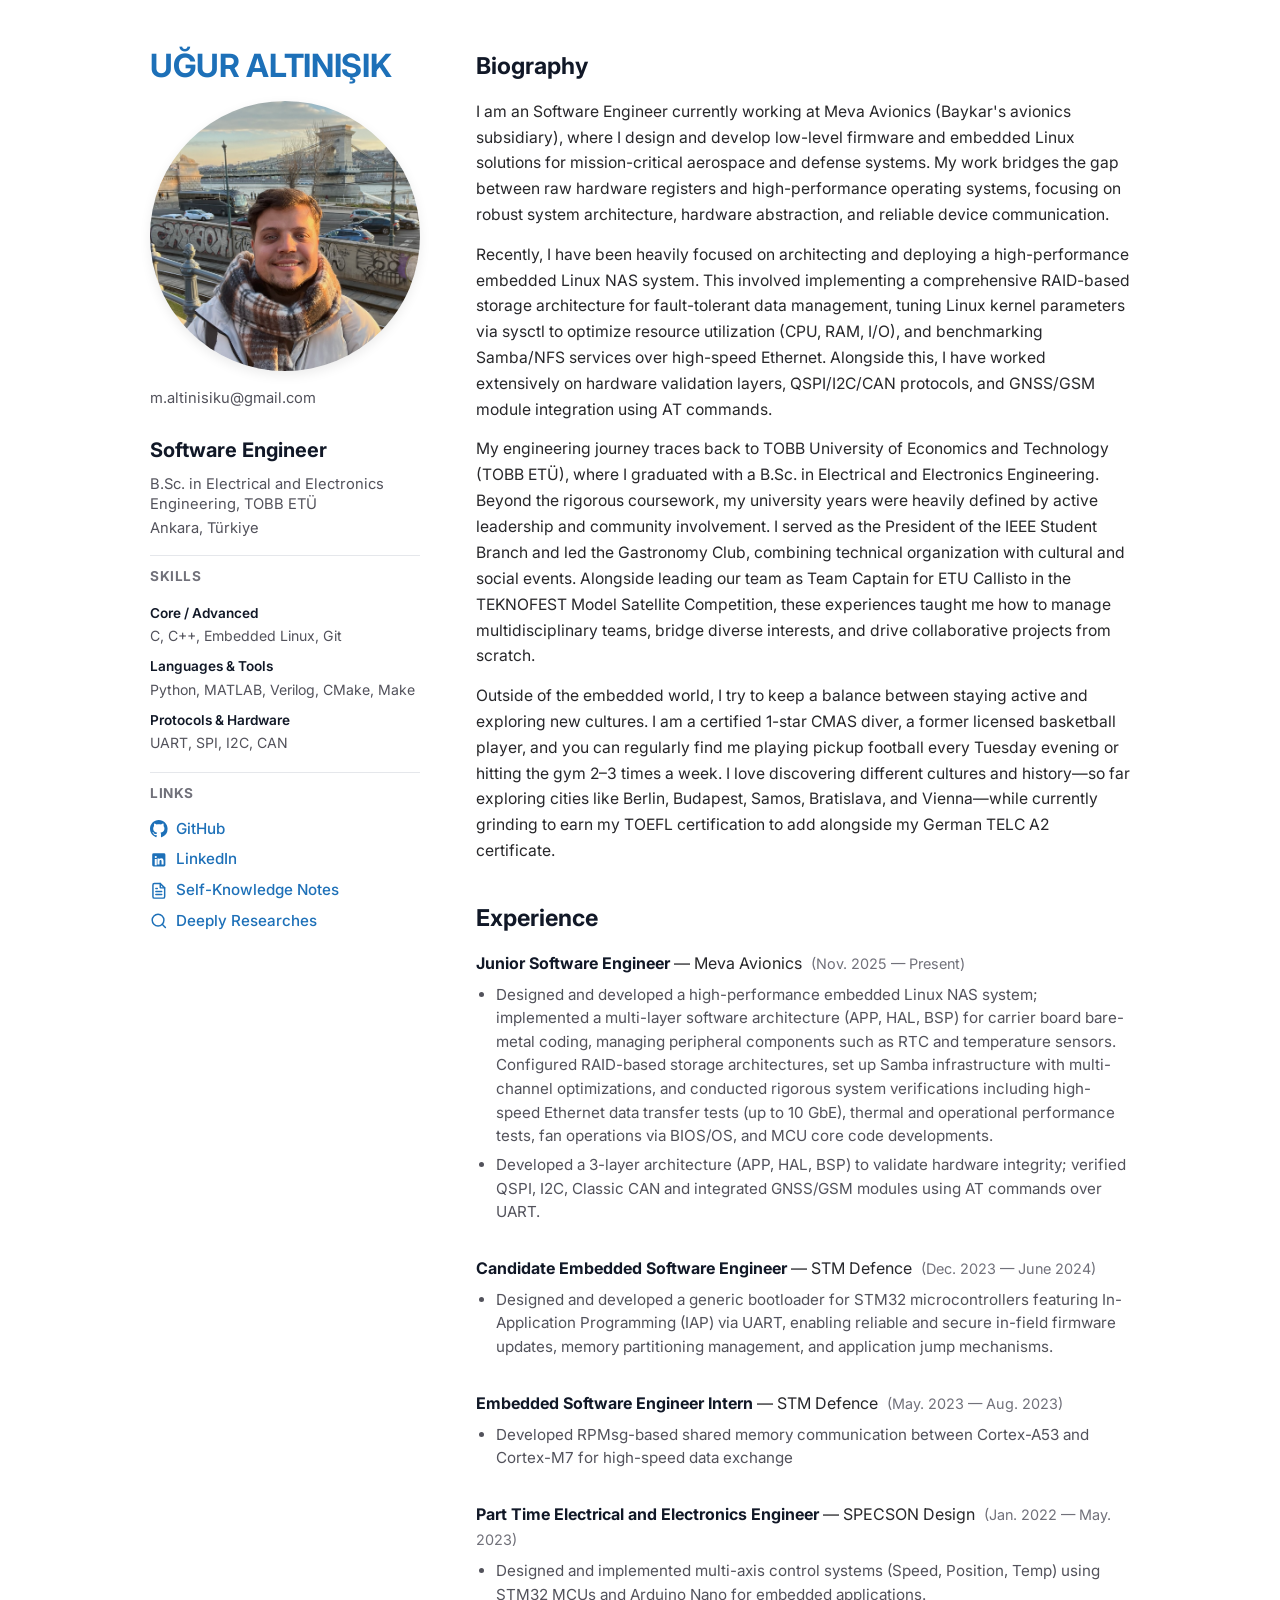
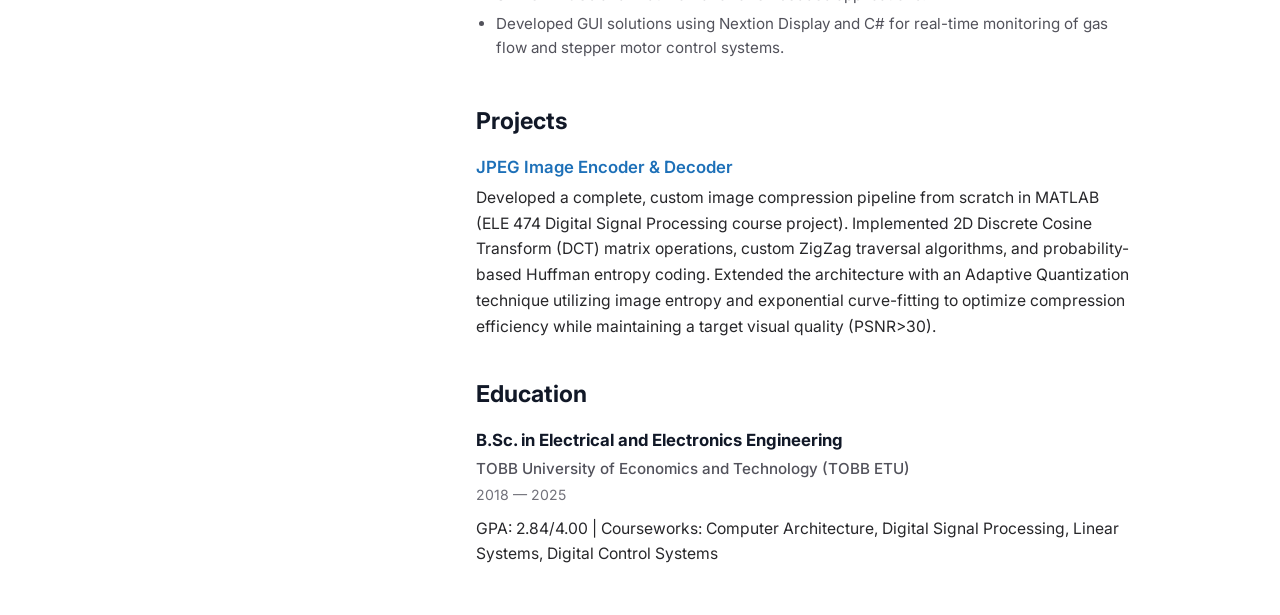
==== index.html @ 7cbda686 "Add files via upload" ====
<!DOCTYPE html>
<html lang="tr">

<head>
    <meta charset="UTF-8">
    <meta name="viewport" content="width=device-width, initial-scale=1.0">
    <title>Software Engineer | Portfolio & CV</title>
    <meta name="description" content="Kişisel portfolyo ve CV web sitesi - Software Engineer">

    <!-- Google Fonts: Inter -->
    <link rel="preconnect" href="https://fonts.googleapis.com">
    <link rel="preconnect" href="https://fonts.gstatic.com" crossorigin>
    <link href="https://fonts.googleapis.com/css2?family=Inter:wght@400;500;600;700;800&display=swap" rel="stylesheet">

    <!-- Stylesheet -->
    <link rel="stylesheet" href="style.css">
</head>

<body>
    <div class="site-wrapper">
        <div class="container">
            <!-- SOL SÜTUN / STICKY SIDEBAR -->
            <aside class="sidebar">
                <!-- Ad ve Unvan -->
                <h1 class="author-name">UĞUR ALTINIŞIK </h1>

                <!-- Yuvarlak Profil Fotoğrafı -->
                <div class="profile-avatar-container">
                    <img src="./profile.jpg" alt="Profil Fotoğrafı" class="profile-avatar-circle">
                </div>

                <!-- E-posta -->
                <div class="author-email">
                    <a href="mailto:m.altinisiku@gmail.com">m.altinisiku@gmail.com</a>
                </div>

                <!-- Unvan ve Kurum Bilgisi -->
                <div class="author-role-section">
                    <h2 class="author-role">Software Engineer</h2>
                    <p class="author-location">B.Sc. in Electrical and Electronics Engineering, TOBB ETÜ </p>
                    <p class="author-location">Ankara, Türkiye</p>
                </div>

                <!-- Skills Bölümü -->
                <div class="skills-section">
                    <h3 class="sidebar-section-title">SKILLS</h3>

                    <div class="skill-group">
                        <div class="skill-cat-title">Core / Advanced</div>
                        <div class="skill-text">C, C++, Embedded Linux, Git</div>
                    </div>

                    <div class="skill-group">
                        <div class="skill-cat-title">Languages & Tools</div>
                        <div class="skill-text">Python, MATLAB, Verilog, CMake, Make</div>
                    </div>

                    <div class="skill-group">
                        <div class="skill-cat-title">Protocols & Hardware</div>
                        <div class="skill-text">UART, SPI, I2C, CAN</div>
                    </div>
                </div>

                <!-- Bağlantılar Bölümü -->
                <div class="special-links-section">
                    <h3 class="sidebar-section-title">LINKS</h3>
                    <div class="link-item">
                        <svg class="link-icon github-icon" viewBox="0 0 24 24" fill="currentColor">
                            <path
                                d="M12 0C5.37 0 0 5.37 0 12c0 5.31 3.435 9.795 8.205 11.385.6.105.825-.255.825-.57 0-.285-.015-1.23-.015-2.235-3.015.555-3.795-.735-4.035-1.41-.135-.345-.72-1.41-1.23-1.695-.42-.225-1.02-.78-.015-.795.945-.015 1.62.87 1.845 1.23 1.08 1.815 2.805 1.305 3.495.99.105-.78.42-1.305.765-1.605-2.67-.3-5.46-1.335-5.46-5.925 0-1.305.465-2.385 1.23-3.225-.12-.3-.54-1.53.12-3.18 0 0 1.005-.315 3.3 1.23.96-.27 1.98-.405 3-.405s2.04.135 3 .405c2.295-1.56 3.3-1.23 3.3-1.23.66 1.65.24 2.88.12 3.18.765.84 1.23 1.905 1.23 3.225 0 4.605-2.805 5.625-5.475 5.925.435.375.81 1.095.81 2.22 0 1.605-.015 2.895-.015 3.3 0 .315.225.69.825.57A12.02 12.02 0 0024 12c0-6.63-5.37-12-12-12z" />
                        </svg>
                        <a href="https://github.com/altnskuur" target="_blank" rel="noopener noreferrer">GitHub</a>
                    </div>
                    <div class="link-item">
                        <svg class="link-icon linkedin-icon" viewBox="0 0 24 24" fill="currentColor">
                            <path
                                d="M19 3a2 2 0 0 1 2 2v14a2 2 0 0 1-2 2H5a2 2 0 0 1-2-2V5a2 2 0 0 1 2-2h14m-.5 15.5v-5.3a3.26 3.26 0 0 0-3.26-3.26c-.85 0-1.84.52-2.28 1.3v-1.11h-2.79v8.37h2.79v-4.93c0-.77.62-1.4 1.39-1.4a1.4 1.4 0 0 1 1.4 1.4v4.93h2.75M6.46 10.9v8.37H9.25V10.9H6.46M7.86 6.75a1.45 1.45 0 1 0 0 2.9 1.45 1.45 0 0 0 0-2.9z" />
                        </svg>
                        <a href="https://www.linkedin.com/in/altnskuur/" target="_blank"
                            rel="noopener noreferrer">LinkedIn</a>
                    </div>
                    <div class="link-item">
                        <svg class="link-icon notion-icon" viewBox="0 0 24 24" fill="none" stroke="currentColor"
                            stroke-width="2" stroke-linecap="round" stroke-linejoin="round">
                            <path d="M14 2H6a2 2 0 0 0-2 2v16a2 2 0 0 0 2 2h12a2 2 0 0 0 2-2V8z" />
                            <polyline points="14 2 14 8 20 8" />
                            <line x1="16" y1="13" x2="8" y2="13" />
                            <line x1="16" y1="17" x2="8" y2="17" />
                            <polyline points="10 9 9 9 8 9" />
                        </svg>
                        <a href="https://mousy-driver-c59.notion.site/Self-Knowledge-Notes-3cc945c9dc438003be07f4283761ba82"
                            target="_blank" rel="noopener noreferrer">Self-Knowledge Notes</a>
                    </div>
                    <div class="link-item">
                        <svg class="link-icon notion-icon" viewBox="0 0 24 24" fill="none" stroke="currentColor"
                            stroke-width="2" stroke-linecap="round" stroke-linejoin="round">
                            <circle cx="11" cy="11" r="8" />
                            <line x1="21" y1="21" x2="16.65" y2="16.65" />
                        </svg>
                        <a href="https://mousy-driver-c59.notion.site/Shared-Blogs-3cc945c9dc4380ff8670c4cf017bc69a?pvs=74"
                            target="_blank" rel="noopener noreferrer">Deeply Researches</a>
                    </div>
                </div>
            </aside>

            <!-- SAĞ SÜTUN / ANA İÇERİK AKIŞI -->
            <main class="main-content">

                <!-- Bio / Hakkımda -->
                <section class="content-section" id="bio">
                    <h2 class="section-heading">Biography</h2>
                    <p class="paragraph">
                        I am an Software Engineer currently working at Meva Avionics (Baykar's avionics subsidiary),
                        where I design and develop low-level firmware and embedded Linux solutions for mission-critical
                        aerospace and defense systems. My work bridges the gap between raw hardware registers and
                        high-performance operating systems, focusing on robust system architecture, hardware
                        abstraction, and reliable
                        device communication.
                    </p>
                    <p class="paragraph">
                        Recently, I have been heavily focused on architecting and deploying a high-performance embedded
                        Linux NAS system. This involved implementing a comprehensive RAID-based storage architecture for
                        fault-tolerant data management, tuning Linux kernel parameters via sysctl to optimize resource
                        utilization (CPU, RAM, I/O), and benchmarking Samba/NFS services over high-speed Ethernet.
                        Alongside this, I have worked extensively on hardware validation layers, QSPI/I2C/CAN protocols,
                        and GNSS/GSM module integration using AT commands.
                    </p>
                    <p class="paragraph">
                        My engineering journey traces back to TOBB University of Economics and Technology (TOBB ETÜ),
                        where I graduated with a B.Sc. in Electrical and Electronics Engineering. Beyond the rigorous
                        coursework, my university years were heavily defined by active leadership and community
                        involvement. I served as the President of the IEEE Student Branch and led the Gastronomy Club,
                        combining technical organization with cultural and social events. Alongside leading our team as
                        Team Captain for ETU Callisto in the TEKNOFEST Model Satellite Competition, these experiences
                        taught me how to manage multidisciplinary teams, bridge diverse interests, and drive
                        collaborative projects from scratch.
                    </p>
                    <p class="paragraph">
                        Outside of the embedded world, I try to keep a balance between staying active and exploring new
                        cultures. I am a certified 1-star CMAS diver, a former licensed basketball player, and you can
                        regularly find me playing pickup football every Tuesday evening or hitting the gym 2–3 times a
                        week. I love discovering different cultures and history—so far exploring cities like Berlin,
                        Budapest, Samos, Bratislava, and Vienna—while currently grinding to earn my TOEFL certification
                        to add alongside my German TELC A2 certificate.
                    </p>
                </section>

                <!-- Experience / Deneyim -->
                <section class="content-section" id="experience">
                    <h2 class="section-heading">Experience</h2>

                    <div class="experience-entry">
                        <div class="entry-header">
                            <strong class="role-name">Junior Software Engineer</strong> — Meva Avionics
                            <span class="entry-date">(Nov. 2025 — Present)</span>
                        </div>
                        <ul class="bullet-list">
                            <li>Designed and developed a high-performance embedded Linux NAS system;
                                implemented a multi-layer software architecture (APP, HAL, BSP) for carrier board
                                bare-metal coding, managing peripheral components such as RTC and temperature sensors.
                                Configured RAID-based storage architectures, set up Samba infrastructure with
                                multi-channel optimizations, and conducted rigorous system verifications including
                                high-speed Ethernet data transfer tests (up to 10 GbE), thermal and operational
                                performance tests, fan operations via BIOS/OS, and MCU core code developments.</li>
                            <li>Developed a 3-layer architecture (APP, HAL, BSP) to validate hardware integrity;
                                verified QSPI, I2C, Classic CAN and integrated GNSS/GSM modules using AT commands over
                                UART.</li>
                        </ul>
                    </div>

                    <div class="experience-entry">
                        <div class="entry-header">
                            <strong class="role-name">Candidate Embedded Software Engineer</strong> — STM Defence
                            <span class="entry-date">(Dec. 2023 — June 2024)</span>
                        </div>
                        <ul class="bullet-list">
                            <li>Designed and developed a generic bootloader for STM32 microcontrollers featuring
                                In-Application Programming (IAP) via UART, enabling reliable and secure in-field
                                firmware updates, memory partitioning management, and application jump mechanisms.</li>
                        </ul>
                    </div>

                    <div class="experience-entry">
                        <div class="entry-header">
                            <strong class="role-name">Embedded Software Engineer Intern</strong> — STM Defence
                            <span class="entry-date">(May. 2023 — Aug. 2023)</span>
                        </div>
                        <ul class="bullet-list">
                            <li>Developed RPMsg-based shared memory communication between Cortex-A53 and Cortex-M7 for
                                high-speed data exchange</li>
                        </ul>
                    </div>

                    <div class="experience-entry">
                        <div class="entry-header">
                            <strong class="role-name">Part Time Electrical and Electronics Engineer</strong> — SPECSON
                            Design
                            <span class="entry-date">(Jan. 2022 — May. 2023)</span>
                        </div>
                        <ul class="bullet-list">
                            <li>Designed and implemented multi-axis control systems (Speed, Position, Temp) using STM32
                                MCUs and Arduino Nano for embedded applications.</li>
                            <li>Developed GUI solutions using Nextion Display and C# for real-time monitoring of gas
                                flow and stepper motor control systems.</li>
                        </ul>
                    </div>
                </section>

                <!-- Projects / Projeler -->
                <section class="content-section" id="projects">
                    <h2 class="section-heading">Projects</h2>

                    <div class="project-item">
                        <h3 class="project-title">
                            <a href="https://github.com/altnskuur/JPEG" target="_blank" rel="noopener noreferrer">JPEG
                                Image Encoder & Decoder</a>
                        </h3>
                        <p class="paragraph">
                            Developed a complete, custom image compression pipeline from scratch in MATLAB (ELE 474
                            Digital Signal Processing course project). Implemented 2D Discrete Cosine Transform (DCT)
                            matrix operations, custom ZigZag traversal algorithms, and probability-based Huffman entropy
                            coding. Extended the architecture with an Adaptive Quantization technique utilizing image
                            entropy and exponential curve-fitting to optimize compression efficiency while maintaining a
                            target visual quality (PSNR>30).
                        </p>
                    </div>
                </section>

                <!-- Education / Eğitim -->
                <section class="content-section" id="education">
                    <h2 class="section-heading">Education</h2>
                    <div class="education-entry">
                        <strong class="edu-degree">B.Sc. in Electrical and Electronics Engineering</strong>
                        <div class="edu-institution">TOBB University of Economics and Technology (TOBB ETU)</div>
                        <div class="edu-date">2018 — 2025</div>
                        <p class="paragraph edu-notes">
                            GPA: 2.84/4.00 | Courseworks: Computer Architecture, Digital Signal Processing, Linear
                            Systems, Digital Control Systems
                        </p>
                    </div>
                </section>

            </main>
        </div>
    </div>
</body>

</html>
---- style.css ----
/* ==========================================================================
   Academic & Minimalist Personal Portfolio / CV Style
   Inspired by Academic CS Faculty Webpages
   ========================================================================== */

/* --------------------------------------------------------------------------
   1. Reset & Global Variables
   -------------------------------------------------------------------------- */
*, *::before, *::after {
    box-sizing: border-box;
    margin: 0;
    padding: 0;
}

:root {
    --bg-page: #ffffff;
    --text-main: #27272a;
    --text-muted: #52525b;
    --text-light: #71717a;
    
    --brand-blue: #1d70b8;
    --brand-blue-hover: #004488;
    
    --font-sans: 'Inter', -apple-system, BlinkMacSystemFont, "Segoe UI", Roboto, sans-serif;
    
    --max-width: 980px;
}

html {
    scroll-behavior: smooth;
}

body {
    background-color: var(--bg-page);
    color: var(--text-main);
    font-family: var(--font-sans);
    font-size: 1rem;
    line-height: 1.6;
    -webkit-font-smoothing: antialiased;
    -moz-osx-font-smoothing: grayscale;
    padding: 3rem 1.5rem;
}

/* --------------------------------------------------------------------------
   2. Layout Container
   -------------------------------------------------------------------------- */
.site-wrapper {
    width: 100%;
    display: flex;
    justify-content: center;
}

.container {
    width: 100%;
    max-width: var(--max-width);
    display: grid;
    grid-template-columns: 270px 1fr;
    gap: 3.5rem;
    align-items: start;
}

/* --------------------------------------------------------------------------
   3. Sol Sütun / Sticky Sidebar
   -------------------------------------------------------------------------- */
.sidebar {
    position: sticky;
    top: 2rem;
    display: flex;
    flex-direction: column;
    gap: 0.5rem;
}

/* Ad (Büyük Mavi Başlık) */
.author-name {
    font-size: 2rem;
    font-weight: 700;
    color: var(--brand-blue);
    line-height: 1.15;
    letter-spacing: -0.01em;
    margin-bottom: 0.5rem;
}

/* Yuvarlak Profil Fotoğrafı Container & Görseli */
.profile-avatar-container {
    width: 100%;
    max-width: 270px;
    margin-bottom: 0.5rem;
}

.profile-avatar-circle {
    width: 100%;
    aspect-ratio: 1 / 1;
    object-fit: cover;
    border-radius: 50%;
    display: block;
    box-shadow: 0 4px 12px rgba(0, 0, 0, 0.08);
}

/* E-posta */
.author-email {
    font-size: 0.92rem;
    color: var(--text-muted);
    margin-bottom: 1rem;
}

.author-email a {
    color: var(--text-muted);
    text-decoration: none;
}

.author-email a:hover {
    color: var(--brand-blue);
    text-decoration: underline;
}

/* Unvan ve Kurum Bilgisi */
.author-role-section {
    display: flex;
    flex-direction: column;
    gap: 0.2rem;
    margin-bottom: 0.5rem;
}

.author-role {
    font-size: 1.25rem;
    font-weight: 700;
    color: #111827;
    margin-bottom: 0.25rem;
}

.author-location {
    font-size: 0.92rem;
    color: var(--text-muted);
    line-height: 1.4;
}

/* İkonlu Linkler Grubu */
.sidebar-links-group {
    display: flex;
    flex-direction: column;
    gap: 0.4rem;
    margin-bottom: 1.25rem;
}

.link-item {
    display: flex;
    align-items: center;
    gap: 0.5rem;
    font-size: 0.95rem;
}

.link-item a {
    color: var(--brand-blue);
    text-decoration: none;
    font-weight: 500;
}

.link-item a:hover {
    color: var(--brand-blue-hover);
    text-decoration: underline;
}

.link-icon {
    width: 1.1rem;
    height: 1.1rem;
    flex-shrink: 0;
    color: var(--brand-blue);
}

/* Ortak Kenar Çubuğu Başlığı */
.sidebar-section-title {
    font-size: 0.85rem;
    font-weight: 700;
    text-transform: uppercase;
    letter-spacing: 0.04em;
    color: var(--text-light);
    margin-bottom: 0.35rem;
}

/* Skills Bölümü Stilleri (Düz Metin) */
.skills-section {
    display: flex;
    flex-direction: column;
    gap: 0.6rem;
    padding-top: 0.65rem;
    border-top: 1px solid #e5e7eb;
    margin-bottom: 0.65rem;
}

.skill-group {
    display: flex;
    flex-direction: column;
    gap: 0.1rem;
}

.skill-cat-title {
    font-size: 0.85rem;
    font-weight: 600;
    color: #111827;
}

.skill-text {
    font-size: 0.88rem;
    color: var(--text-muted);
    line-height: 1.45;
}

/* Özel Bağlantılar Bölümü */
.special-links-section {
    display: flex;
    flex-direction: column;
    gap: 0.4rem;
    padding-top: 0.65rem;
    border-top: 1px solid #e5e7eb;
}

/* --------------------------------------------------------------------------
   4. Sağ Sütun / Ana İçerik Akışı
   -------------------------------------------------------------------------- */
.main-content {
    display: flex;
    flex-direction: column;
    gap: 2.25rem;
}

.content-section {
    display: flex;
    flex-direction: column;
}

.section-heading {
    font-size: 1.45rem;
    font-weight: 700;
    color: #111827;
    margin-bottom: 0.85rem;
}

.paragraph {
    font-size: 0.98rem;
    color: var(--text-main);
    line-height: 1.65;
    margin-bottom: 0.85rem;
}

.paragraph:last-child {
    margin-bottom: 0;
}

a {
    color: var(--brand-blue);
    text-decoration: none;
}

a:hover {
    text-decoration: underline;
}

/* --------------------------------------------------------------------------
   5. Experience & Bullet Lists
   -------------------------------------------------------------------------- */
.experience-entry {
    margin-bottom: 1.5rem;
}

.experience-entry:last-child {
    margin-bottom: 0;
}

.entry-header {
    font-size: 1rem;
    color: var(--text-main);
    margin-bottom: 0.4rem;
}

.role-name {
    color: #111827;
}

.entry-date {
    font-size: 0.9rem;
    color: var(--text-light);
    margin-left: 0.3rem;
}

.bullet-list {
    padding-left: 1.25rem;
    margin-bottom: 0.5rem;
}

.bullet-list li {
    font-size: 0.95rem;
    color: var(--text-muted);
    margin-bottom: 0.35rem;
    line-height: 1.55;
}

/* --------------------------------------------------------------------------
   6. Projects & Education
   -------------------------------------------------------------------------- */
.project-item {
    margin-bottom: 1.25rem;
}

.project-item:last-child {
    margin-bottom: 0;
}

.project-title {
    font-size: 1.05rem;
    font-weight: 600;
    margin-bottom: 0.25rem;
}

.education-entry {
    display: flex;
    flex-direction: column;
    gap: 0.2rem;
}

.edu-degree {
    font-size: 1.05rem;
    color: #111827;
}

.edu-institution {
    font-size: 0.95rem;
    color: var(--text-muted);
    font-weight: 500;
}

.edu-date {
    font-size: 0.88rem;
    color: var(--text-light);
}

.edu-notes {
    margin-top: 0.35rem;
}

/* --------------------------------------------------------------------------
   7. Mobile Responsiveness
   -------------------------------------------------------------------------- */
@media (max-width: 768px) {
    body {
        padding: 1.5rem 1rem;
    }

    .container {
        grid-template-columns: 1fr;
        gap: 2rem;
    }

    .sidebar {
        position: relative;
        top: 0;
    }

    .profile-avatar-container {
        max-width: 180px;
    }

    .author-name {
        font-size: 1.75rem;
    }
}
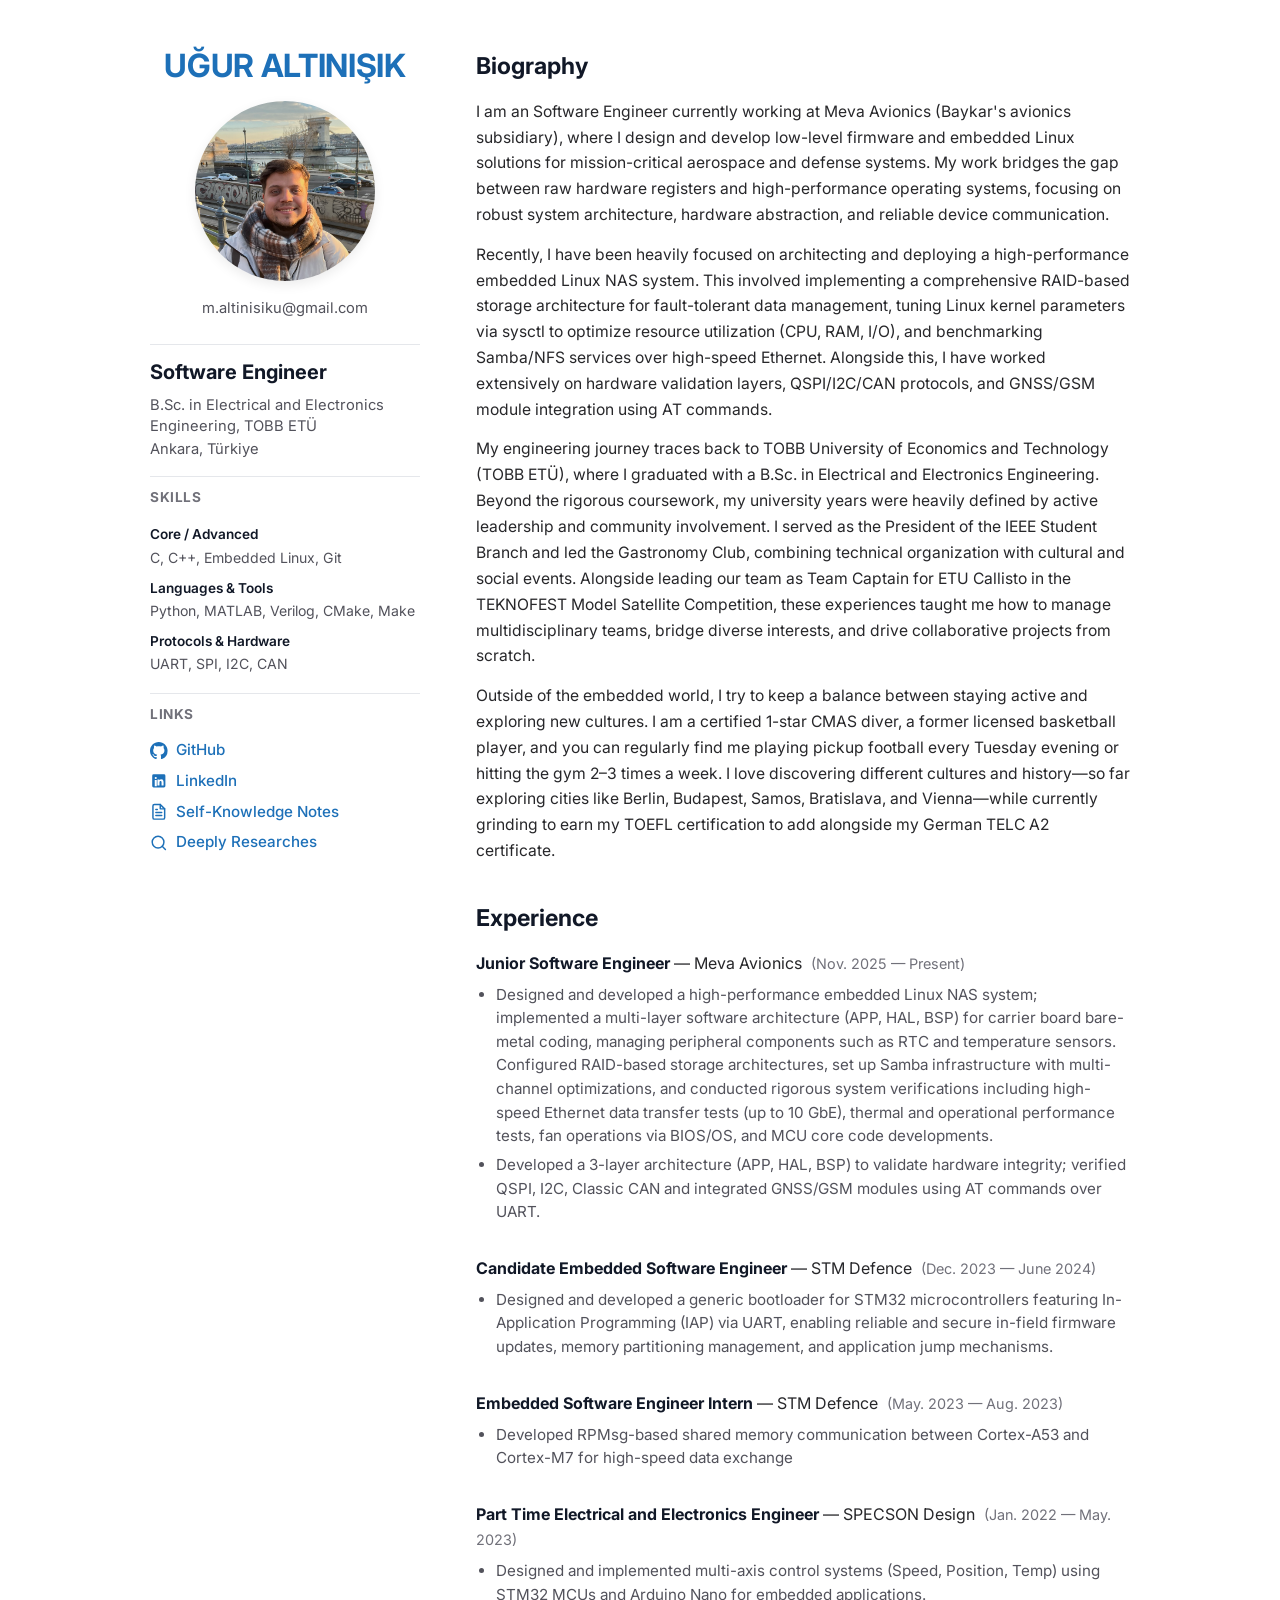
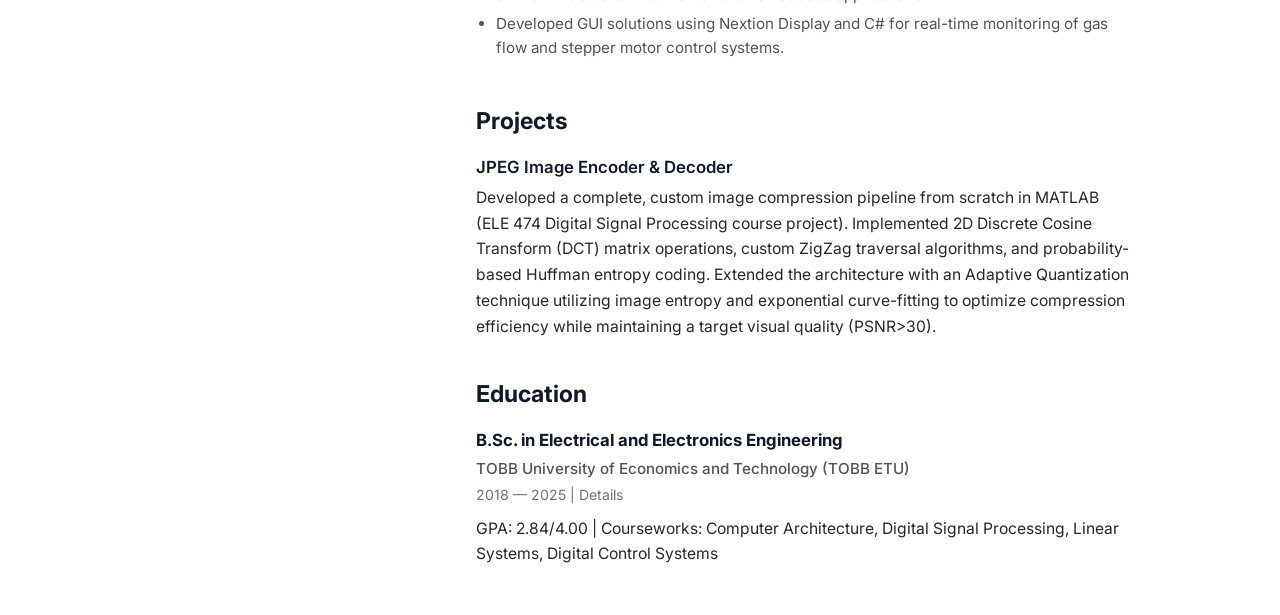
==== commit 2ead594c: "Add GitHub Actions workflow for GitHub Pages deployment This workflow automates the deployment of st" ====
--- a/index.html
+++ b/index.html
@@ -5,7 +5,7 @@
     <meta charset="UTF-8">
     <meta name="viewport" content="width=device-width, initial-scale=1.0">
     <title>Software Engineer | Portfolio & CV</title>
-    <meta name="description" content="Kişisel portfolyo ve CV web sitesi - Software Engineer">
+    <meta name="description" content="Personal Portfolio - Uğur Altınışık">
 
     <!-- Google Fonts: Inter -->
     <link rel="preconnect" href="https://fonts.googleapis.com">
@@ -232,7 +232,8 @@
                     <div class="education-entry">
                         <strong class="edu-degree">B.Sc. in Electrical and Electronics Engineering</strong>
                         <div class="edu-institution">TOBB University of Economics and Technology (TOBB ETU)</div>
-                        <div class="edu-date">2018 — 2025</div>
+                        <div class="edu-date">2018 — 2025 | <a href="https://drive.google.com/drive/folders/1lGA3WE5CPiAsQp8c3UQOoKSEhirB6fQt?usp=drive_link" target="_blank"
+                            rel="noopener noreferrer">Details</a></div>
                         <p class="paragraph edu-notes">
                             GPA: 2.84/4.00 | Courseworks: Computer Architecture, Digital Signal Processing, Linear
                             Systems, Digital Control Systems
--- a/style.css
+++ b/style.css
@@ -68,6 +68,7 @@
     display: flex;
     flex-direction: column;
     gap: 0.5rem;
+    max-height: calc(100vh - 4rem);
 }
 
 /* Ad (Büyük Mavi Başlık) */
@@ -78,13 +79,15 @@
     line-height: 1.15;
     letter-spacing: -0.01em;
     margin-bottom: 0.5rem;
+    text-align: center;
 }
 
 /* Yuvarlak Profil Fotoğrafı Container & Görseli */
 .profile-avatar-container {
     width: 100%;
-    max-width: 270px;
+    max-width: 180px;
     margin-bottom: 0.5rem;
+    align-self: center;
 }
 
 .profile-avatar-circle {
@@ -101,6 +104,7 @@
     font-size: 0.92rem;
     color: var(--text-muted);
     margin-bottom: 1rem;
+    text-align: center;
 }
 
 .author-email a {
@@ -118,6 +122,8 @@
     display: flex;
     flex-direction: column;
     gap: 0.2rem;
+    padding-top: 0.65rem;
+    border-top: 1px solid #e5e7eb;
     margin-bottom: 0.5rem;
 }
 
@@ -311,6 +317,17 @@
     margin-bottom: 0.25rem;
 }
 
+.project-title a {
+    color: #111827;
+    font: inherit;
+    text-decoration: none;
+}
+
+.project-title a:hover {
+    color: var(--brand-blue);
+    text-decoration: underline;
+}
+
 .education-entry {
     display: flex;
     flex-direction: column;
@@ -333,6 +350,17 @@
     color: var(--text-light);
 }
 
+.edu-date a {
+    color: inherit;
+    font: inherit;
+    text-decoration: none;
+}
+
+.edu-date a:hover {
+    color: var(--brand-blue);
+    text-decoration: underline;
+}
+
 .edu-notes {
     margin-top: 0.35rem;
 }
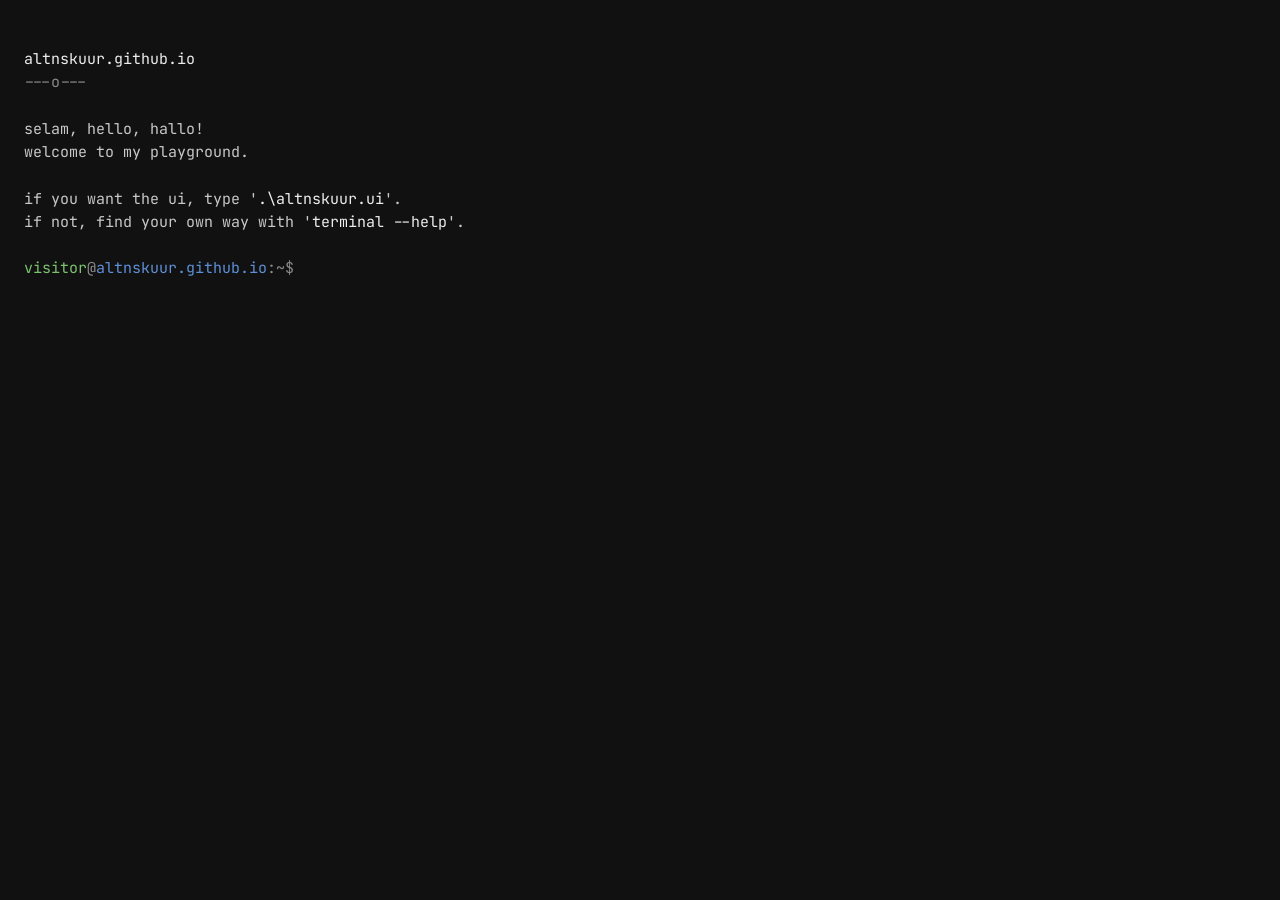
==== commit d4ac2675: "WIP: complete UI redesign New layout and styles. Not finished yet, some pages still need work." ====
--- a/index.html
+++ b/index.html
@@ -1,249 +1,311 @@
 <!DOCTYPE html>
-<html lang="tr">
+<html lang="en">
 
 <head>
     <meta charset="UTF-8">
     <meta name="viewport" content="width=device-width, initial-scale=1.0">
-    <title>Software Engineer | Portfolio & CV</title>
-    <meta name="description" content="Personal Portfolio - Uğur Altınışık">
-
-    <!-- Google Fonts: Inter -->
+    <title>Uğur Altınışık — Software Engineer</title>
+    <meta name="description" content="Uğur Altınışık — Software Engineer working on embedded Linux and firmware. Portfolio, experience and projects.">
+    <meta name="author" content="Uğur Altınışık">
+    <meta name="theme-color" content="#111111">
+    <link rel="icon" type="image/png" href="favicon.png">
+    <link rel="apple-touch-icon" href="profile.jpg">
+
+    <!-- Open Graph / social previews -->
+    <meta property="og:type" content="website">
+    <meta property="og:url" content="https://altnskuur.github.io/">
+    <meta property="og:title" content="Uğur Altınışık — Software Engineer">
+    <meta property="og:description" content="Embedded Linux & firmware engineer. Portfolio, experience and projects.">
+    <meta property="og:image" content="https://altnskuur.github.io/profile.jpg">
+    <meta name="twitter:card" content="summary">
+
     <link rel="preconnect" href="https://fonts.googleapis.com">
     <link rel="preconnect" href="https://fonts.gstatic.com" crossorigin>
-    <link href="https://fonts.googleapis.com/css2?family=Inter:wght@400;500;600;700;800&display=swap" rel="stylesheet">
-
-    <!-- Stylesheet -->
-    <link rel="stylesheet" href="style.css">
+    <link href="https://fonts.googleapis.com/css2?family=JetBrains+Mono:wght@400;700&display=swap" rel="stylesheet">
+
+    <style>
+        :root {
+            --bg: #111111;
+            --fg: #c8c8c8;
+            --muted: #8a8a8a;
+            --bright: #ededed;
+            --user: #7cc36e;
+            --host: #5f8fd6;
+            --err: #e06c6c;
+            --accent: #d7b46a;
+            --font: 'JetBrains Mono', ui-monospace, SFMono-Regular, Menlo, Consolas, monospace;
+        }
+
+        *, *::before, *::after { box-sizing: border-box; margin: 0; padding: 0; }
+
+        html, body { height: 100%; }
+
+        body {
+            background: var(--bg);
+            color: var(--fg);
+            font-family: var(--font);
+            font-size: 15px;
+            line-height: 1.55;
+            -webkit-font-smoothing: antialiased;
+        }
+
+        .terminal {
+            max-width: 860px;
+            min-height: 100%;
+            padding: 3rem 1.5rem 4rem;
+            cursor: text;
+        }
+
+        .line { white-space: pre-wrap; word-break: break-word; min-height: 1.55em; }
+        .muted { color: var(--muted); }
+        .bright { color: var(--bright); }
+        .err { color: var(--err); }
+        .user { color: var(--user); }
+        .host { color: var(--host); }
+
+        a { color: var(--host); }
+        a:hover { color: var(--accent); }
+
+        .help-row { display: grid; grid-template-columns: 17ch 1fr; gap: 1ch; }
+
+        .input-line { display: flex; align-items: baseline; }
+        .prompt { white-space: pre; flex-shrink: 0; }
+        #cmd {
+            flex: 1;
+            min-width: 0;
+            background: transparent;
+            border: 0;
+            outline: 0;
+            color: var(--bright);
+            font: inherit;
+            caret-color: var(--bright);
+            margin-left: 1ch;
+        }
+
+        noscript p { margin-top: 1rem; }
+
+        @media (max-width: 600px) {
+            body { font-size: 13px; }
+            .terminal { padding: 1.5rem 1rem 3rem; }
+            .help-row { grid-template-columns: 1fr; gap: 0; margin-bottom: 0.35rem; }
+            .help-row .muted { padding-left: 2ch; }
+            #cmd { font-size: 16px; } /* stops iOS from zooming on focus */
+        }
+    </style>
 </head>
 
 <body>
-    <div class="site-wrapper">
-        <div class="container">
-            <!-- SOL SÜTUN / STICKY SIDEBAR -->
-            <aside class="sidebar">
-                <!-- Ad ve Unvan -->
-                <h1 class="author-name">UĞUR ALTINIŞIK </h1>
-
-                <!-- Yuvarlak Profil Fotoğrafı -->
-                <div class="profile-avatar-container">
-                    <img src="./profile.jpg" alt="Profil Fotoğrafı" class="profile-avatar-circle">
-                </div>
-
-                <!-- E-posta -->
-                <div class="author-email">
-                    <a href="mailto:m.altinisiku@gmail.com">m.altinisiku@gmail.com</a>
-                </div>
-
-                <!-- Unvan ve Kurum Bilgisi -->
-                <div class="author-role-section">
-                    <h2 class="author-role">Software Engineer</h2>
-                    <p class="author-location">B.Sc. in Electrical and Electronics Engineering, TOBB ETÜ </p>
-                    <p class="author-location">Ankara, Türkiye</p>
-                </div>
-
-                <!-- Skills Bölümü -->
-                <div class="skills-section">
-                    <h3 class="sidebar-section-title">SKILLS</h3>
-
-                    <div class="skill-group">
-                        <div class="skill-cat-title">Core / Advanced</div>
-                        <div class="skill-text">C, C++, Embedded Linux, Git</div>
-                    </div>
-
-                    <div class="skill-group">
-                        <div class="skill-cat-title">Languages & Tools</div>
-                        <div class="skill-text">Python, MATLAB, Verilog, CMake, Make</div>
-                    </div>
-
-                    <div class="skill-group">
-                        <div class="skill-cat-title">Protocols & Hardware</div>
-                        <div class="skill-text">UART, SPI, I2C, CAN</div>
-                    </div>
-                </div>
-
-                <!-- Bağlantılar Bölümü -->
-                <div class="special-links-section">
-                    <h3 class="sidebar-section-title">LINKS</h3>
-                    <div class="link-item">
-                        <svg class="link-icon github-icon" viewBox="0 0 24 24" fill="currentColor">
-                            <path
-                                d="M12 0C5.37 0 0 5.37 0 12c0 5.31 3.435 9.795 8.205 11.385.6.105.825-.255.825-.57 0-.285-.015-1.23-.015-2.235-3.015.555-3.795-.735-4.035-1.41-.135-.345-.72-1.41-1.23-1.695-.42-.225-1.02-.78-.015-.795.945-.015 1.62.87 1.845 1.23 1.08 1.815 2.805 1.305 3.495.99.105-.78.42-1.305.765-1.605-2.67-.3-5.46-1.335-5.46-5.925 0-1.305.465-2.385 1.23-3.225-.12-.3-.54-1.53.12-3.18 0 0 1.005-.315 3.3 1.23.96-.27 1.98-.405 3-.405s2.04.135 3 .405c2.295-1.56 3.3-1.23 3.3-1.23.66 1.65.24 2.88.12 3.18.765.84 1.23 1.905 1.23 3.225 0 4.605-2.805 5.625-5.475 5.925.435.375.81 1.095.81 2.22 0 1.605-.015 2.895-.015 3.3 0 .315.225.69.825.57A12.02 12.02 0 0024 12c0-6.63-5.37-12-12-12z" />
-                        </svg>
-                        <a href="https://github.com/altnskuur" target="_blank" rel="noopener noreferrer">GitHub</a>
-                    </div>
-                    <div class="link-item">
-                        <svg class="link-icon linkedin-icon" viewBox="0 0 24 24" fill="currentColor">
-                            <path
-                                d="M19 3a2 2 0 0 1 2 2v14a2 2 0 0 1-2 2H5a2 2 0 0 1-2-2V5a2 2 0 0 1 2-2h14m-.5 15.5v-5.3a3.26 3.26 0 0 0-3.26-3.26c-.85 0-1.84.52-2.28 1.3v-1.11h-2.79v8.37h2.79v-4.93c0-.77.62-1.4 1.39-1.4a1.4 1.4 0 0 1 1.4 1.4v4.93h2.75M6.46 10.9v8.37H9.25V10.9H6.46M7.86 6.75a1.45 1.45 0 1 0 0 2.9 1.45 1.45 0 0 0 0-2.9z" />
-                        </svg>
-                        <a href="https://www.linkedin.com/in/altnskuur/" target="_blank"
-                            rel="noopener noreferrer">LinkedIn</a>
-                    </div>
-                    <div class="link-item">
-                        <svg class="link-icon notion-icon" viewBox="0 0 24 24" fill="none" stroke="currentColor"
-                            stroke-width="2" stroke-linecap="round" stroke-linejoin="round">
-                            <path d="M14 2H6a2 2 0 0 0-2 2v16a2 2 0 0 0 2 2h12a2 2 0 0 0 2-2V8z" />
-                            <polyline points="14 2 14 8 20 8" />
-                            <line x1="16" y1="13" x2="8" y2="13" />
-                            <line x1="16" y1="17" x2="8" y2="17" />
-                            <polyline points="10 9 9 9 8 9" />
-                        </svg>
-                        <a href="https://mousy-driver-c59.notion.site/Self-Knowledge-Notes-3cc945c9dc438003be07f4283761ba82"
-                            target="_blank" rel="noopener noreferrer">Self-Knowledge Notes</a>
-                    </div>
-                    <div class="link-item">
-                        <svg class="link-icon notion-icon" viewBox="0 0 24 24" fill="none" stroke="currentColor"
-                            stroke-width="2" stroke-linecap="round" stroke-linejoin="round">
-                            <circle cx="11" cy="11" r="8" />
-                            <line x1="21" y1="21" x2="16.65" y2="16.65" />
-                        </svg>
-                        <a href="https://mousy-driver-c59.notion.site/Shared-Blogs-3cc945c9dc4380ff8670c4cf017bc69a?pvs=74"
-                            target="_blank" rel="noopener noreferrer">Deeply Researches</a>
-                    </div>
-                </div>
-            </aside>
-
-            <!-- SAĞ SÜTUN / ANA İÇERİK AKIŞI -->
-            <main class="main-content">
-
-                <!-- Bio / Hakkımda -->
-                <section class="content-section" id="bio">
-                    <h2 class="section-heading">Biography</h2>
-                    <p class="paragraph">
-                        I am an Software Engineer currently working at Meva Avionics (Baykar's avionics subsidiary),
-                        where I design and develop low-level firmware and embedded Linux solutions for mission-critical
-                        aerospace and defense systems. My work bridges the gap between raw hardware registers and
-                        high-performance operating systems, focusing on robust system architecture, hardware
-                        abstraction, and reliable
-                        device communication.
-                    </p>
-                    <p class="paragraph">
-                        Recently, I have been heavily focused on architecting and deploying a high-performance embedded
-                        Linux NAS system. This involved implementing a comprehensive RAID-based storage architecture for
-                        fault-tolerant data management, tuning Linux kernel parameters via sysctl to optimize resource
-                        utilization (CPU, RAM, I/O), and benchmarking Samba/NFS services over high-speed Ethernet.
-                        Alongside this, I have worked extensively on hardware validation layers, QSPI/I2C/CAN protocols,
-                        and GNSS/GSM module integration using AT commands.
-                    </p>
-                    <p class="paragraph">
-                        My engineering journey traces back to TOBB University of Economics and Technology (TOBB ETÜ),
-                        where I graduated with a B.Sc. in Electrical and Electronics Engineering. Beyond the rigorous
-                        coursework, my university years were heavily defined by active leadership and community
-                        involvement. I served as the President of the IEEE Student Branch and led the Gastronomy Club,
-                        combining technical organization with cultural and social events. Alongside leading our team as
-                        Team Captain for ETU Callisto in the TEKNOFEST Model Satellite Competition, these experiences
-                        taught me how to manage multidisciplinary teams, bridge diverse interests, and drive
-                        collaborative projects from scratch.
-                    </p>
-                    <p class="paragraph">
-                        Outside of the embedded world, I try to keep a balance between staying active and exploring new
-                        cultures. I am a certified 1-star CMAS diver, a former licensed basketball player, and you can
-                        regularly find me playing pickup football every Tuesday evening or hitting the gym 2–3 times a
-                        week. I love discovering different cultures and history—so far exploring cities like Berlin,
-                        Budapest, Samos, Bratislava, and Vienna—while currently grinding to earn my TOEFL certification
-                        to add alongside my German TELC A2 certificate.
-                    </p>
-                </section>
-
-                <!-- Experience / Deneyim -->
-                <section class="content-section" id="experience">
-                    <h2 class="section-heading">Experience</h2>
-
-                    <div class="experience-entry">
-                        <div class="entry-header">
-                            <strong class="role-name">Junior Software Engineer</strong> — Meva Avionics
-                            <span class="entry-date">(Nov. 2025 — Present)</span>
-                        </div>
-                        <ul class="bullet-list">
-                            <li>Designed and developed a high-performance embedded Linux NAS system;
-                                implemented a multi-layer software architecture (APP, HAL, BSP) for carrier board
-                                bare-metal coding, managing peripheral components such as RTC and temperature sensors.
-                                Configured RAID-based storage architectures, set up Samba infrastructure with
-                                multi-channel optimizations, and conducted rigorous system verifications including
-                                high-speed Ethernet data transfer tests (up to 10 GbE), thermal and operational
-                                performance tests, fan operations via BIOS/OS, and MCU core code developments.</li>
-                            <li>Developed a 3-layer architecture (APP, HAL, BSP) to validate hardware integrity;
-                                verified QSPI, I2C, Classic CAN and integrated GNSS/GSM modules using AT commands over
-                                UART.</li>
-                        </ul>
-                    </div>
-
-                    <div class="experience-entry">
-                        <div class="entry-header">
-                            <strong class="role-name">Candidate Embedded Software Engineer</strong> — STM Defence
-                            <span class="entry-date">(Dec. 2023 — June 2024)</span>
-                        </div>
-                        <ul class="bullet-list">
-                            <li>Designed and developed a generic bootloader for STM32 microcontrollers featuring
-                                In-Application Programming (IAP) via UART, enabling reliable and secure in-field
-                                firmware updates, memory partitioning management, and application jump mechanisms.</li>
-                        </ul>
-                    </div>
-
-                    <div class="experience-entry">
-                        <div class="entry-header">
-                            <strong class="role-name">Embedded Software Engineer Intern</strong> — STM Defence
-                            <span class="entry-date">(May. 2023 — Aug. 2023)</span>
-                        </div>
-                        <ul class="bullet-list">
-                            <li>Developed RPMsg-based shared memory communication between Cortex-A53 and Cortex-M7 for
-                                high-speed data exchange</li>
-                        </ul>
-                    </div>
-
-                    <div class="experience-entry">
-                        <div class="entry-header">
-                            <strong class="role-name">Part Time Electrical and Electronics Engineer</strong> — SPECSON
-                            Design
-                            <span class="entry-date">(Jan. 2022 — May. 2023)</span>
-                        </div>
-                        <ul class="bullet-list">
-                            <li>Designed and implemented multi-axis control systems (Speed, Position, Temp) using STM32
-                                MCUs and Arduino Nano for embedded applications.</li>
-                            <li>Developed GUI solutions using Nextion Display and C# for real-time monitoring of gas
-                                flow and stepper motor control systems.</li>
-                        </ul>
-                    </div>
-                </section>
-
-                <!-- Projects / Projeler -->
-                <section class="content-section" id="projects">
-                    <h2 class="section-heading">Projects</h2>
-
-                    <div class="project-item">
-                        <h3 class="project-title">
-                            <a href="https://github.com/altnskuur/JPEG" target="_blank" rel="noopener noreferrer">JPEG
-                                Image Encoder & Decoder</a>
-                        </h3>
-                        <p class="paragraph">
-                            Developed a complete, custom image compression pipeline from scratch in MATLAB (ELE 474
-                            Digital Signal Processing course project). Implemented 2D Discrete Cosine Transform (DCT)
-                            matrix operations, custom ZigZag traversal algorithms, and probability-based Huffman entropy
-                            coding. Extended the architecture with an Adaptive Quantization technique utilizing image
-                            entropy and exponential curve-fitting to optimize compression efficiency while maintaining a
-                            target visual quality (PSNR>30).
-                        </p>
-                    </div>
-                </section>
-
-                <!-- Education / Eğitim -->
-                <section class="content-section" id="education">
-                    <h2 class="section-heading">Education</h2>
-                    <div class="education-entry">
-                        <strong class="edu-degree">B.Sc. in Electrical and Electronics Engineering</strong>
-                        <div class="edu-institution">TOBB University of Economics and Technology (TOBB ETU)</div>
-                        <div class="edu-date">2018 — 2025 | <a href="https://drive.google.com/drive/folders/1lGA3WE5CPiAsQp8c3UQOoKSEhirB6fQt?usp=drive_link" target="_blank"
-                            rel="noopener noreferrer">Details</a></div>
-                        <p class="paragraph edu-notes">
-                            GPA: 2.84/4.00 | Courseworks: Computer Architecture, Digital Signal Processing, Linear
-                            Systems, Digital Control Systems
-                        </p>
-                    </div>
-                </section>
-
-            </main>
+    <main class="terminal" id="terminal" aria-label="Interactive terminal">
+        <div id="output" aria-live="polite"></div>
+        <div class="input-line">
+            <span class="prompt"><span class="user">visitor</span><span class="muted">@</span><span class="host">altnskuur.github.io</span><span class="muted">:~$</span></span>
+            <input id="cmd" type="text" autocomplete="off" autocapitalize="off" autocorrect="off" spellcheck="false"
+                aria-label="Type a command" autofocus>
         </div>
-    </div>
+        <noscript>
+            <p>javascript is off, so the terminal is asleep. <a href="portfolio.html">go straight to the portfolio →</a></p>
+        </noscript>
+    </main>
+
+    <script>
+        (function () {
+            const out = document.getElementById('output');
+            const input = document.getElementById('cmd');
+            const term = document.getElementById('terminal');
+
+            const UI_CMD = '.\\altnskuur.ui';
+            const HELP_CMD = 'terminal --help';
+            const LINKS = {
+                github: 'https://github.com/altnskuur',
+                linkedin: 'https://www.linkedin.com/in/altnskuur/',
+                email: 'mailto:m.altinisiku@gmail.com'
+            };
+
+            const history = [];
+            let histIdx = 0;
+            let misses = 0;
+
+            // ---------- output helpers ----------
+            function esc(s) {
+                return String(s).replace(/[&<>"']/g, c => ({ '&': '&amp;', '<': '&lt;', '>': '&gt;', '"': '&quot;', "'": '&#39;' }[c]));
+            }
+            function print(html, cls) {
+                const div = document.createElement('div');
+                div.className = 'line' + (cls ? ' ' + cls : '');
+                div.innerHTML = html === '' ? '&nbsp;' : html;
+                out.appendChild(div);
+            }
+            function blank() { print(''); }
+            function cmdLink(c) {
+                return '<span class="bright">' + esc(c) + '</span>';   // plain text: visitors type, they don't click
+            }
+            function echoPrompt(raw) {
+                print('<span class="user">visitor</span><span class="muted">@</span><span class="host">altnskuur.github.io</span><span class="muted">:~$</span> <span class="bright">' + esc(raw) + '</span>');
+            }
+            function go(url, label) {
+                print('<span class="muted">launching ' + esc(label) + ' ...</span>');
+                setTimeout(() => { window.location.href = url; }, 450);
+            }
+            function openTab(url, label) {
+                print('<span class="muted">opening ' + esc(label) + ' in a new tab ...</span>');
+                window.open(url, '_blank', 'noopener');
+            }
+
+            // ---------- banner ----------
+            function banner() {
+                print('<span class="bright">altnskuur.github.io</span>');
+                print('<span class="muted">---o---</span>');
+                blank();
+                print('selam, hello, hallo!');
+                print('welcome to my playground.');
+                blank();
+                print("if you want the ui, type '" + cmdLink(UI_CMD) + "'.");
+                print("if not, find your own way with '" + cmdLink(HELP_CMD) + "'.");
+                blank();
+            }
+
+            // ---------- commands ----------
+            const PAGES = ['core', 'knowledge', 'records', 'pickups', 'cv', 'say-hello', 'links'];
+
+            const commands = {
+                help() {
+                    blank();
+                    print('cd and ls commands are working!');
+                    blank();
+                    print('what do you wanna learn about me:');
+                    blank();
+                    const rows = [
+                        [UI_CMD, "we're trying to build the best ui with claude!"],
+                        ['core', 'my projects, we call them core here'],
+                        ['knowledge', 'i try to produce technical outputs'],
+                        ['records', 'you can check out my adventures'],
+                        ['pickups', 'some things i like to follow'],
+                        ['cv', 'some formal stuff'],
+                        ['say-hello', 'leave me a lovely message'],
+                        ['links', 'links i liked around the internet']
+                    ];
+                    rows.forEach(([c, d]) => print('<div class="help-row">' + cmdLink(c) + '<span class="muted">- ' + esc(d) + '</span></div>'));
+                    blank();
+                    print('<span class="muted">tip: ↑/↓ for history, tab to autocomplete.</span>');
+                    blank();
+                },
+                ui() { go('portfolio.html', 'the ui'); },
+                core() { go('portfolio.html#core', 'core'); },
+                knowledge() { go('portfolio.html#knowledge', 'knowledge'); },
+                records() { go('portfolio.html#records', 'records'); },
+                pickups() { go('portfolio.html#pickups', 'pickups'); },
+                'say-hello'() { go('portfolio.html#say-hello', "say 'hello altnskuur!'"); },
+                links() { go('portfolio.html#links', 'links i liked'); },
+                about() {
+                    blank();
+                    print('<span class="bright">uğur altınışık</span> — software engineer at meva avionics, ankara.');
+                    print('i write firmware and embedded linux for things that fly.');
+                    print('c, c++, linux, and way too many uart logs.');
+                    print('off-screen: diving, basketball, tuesday football and new cities.');
+                    blank();
+                    print('<span class="muted">more in the ui →</span> ' + cmdLink(UI_CMD));
+                    blank();
+                },
+                ls() {
+                    print(PAGES.map(cmdLink).join('    '));
+                },
+                github() { openTab(LINKS.github, 'github'); },
+                linkedin() { openTab(LINKS.linkedin, 'linkedin'); },
+                email() {
+                    print('<a href="' + LINKS.email + '">m.altinisiku@gmail.com</a> <span class="muted">— opening your mail app ...</span>');
+                    window.location.href = LINKS.email;
+                },
+                whoami() { print('visitor. a curious one, apparently.'); },
+                pwd() { print('/home/visitor'); },
+                date() { print(esc(new Date().toString())); },
+                history() {
+                    history.forEach((h, i) => print('<span class="muted">' + String(i + 1).padStart(4, ' ') + '</span>  ' + esc(h)));
+                },
+                clear() { out.innerHTML = ''; },
+                home() { out.innerHTML = ''; banner(); },
+                exit() { print('there is no exit. only ' + cmdLink(UI_CMD) + '.'); },
+                sudo() { print('nice try. this incident will be reported (to nobody).', 'err'); },
+                rm() { print("please don't. i just finished building this.", 'err'); }
+            };
+            // aliases
+            [UI_CMD, './altnskuur.ui', 'altnskuur.ui', 'portfolio'].forEach(a => commands[a] = commands.ui);
+            commands.cv = () => go('cv.html', 'cv');
+            commands['?'] = commands.help;
+            commands['man'] = commands.help;
+            commands['mail'] = commands.email;
+
+            const COMPLETIONS = [UI_CMD, HELP_CMD, 'core', 'knowledge', 'records', 'pickups', 'cv', 'say-hello', 'links', 'about', 'ls', 'github', 'linkedin', 'email', 'whoami', 'history', 'clear', 'sudo', 'portfolio'];
+
+            function run(raw) {
+                // accept commands typed with quotes too: '.\altnskuur.ui'
+                const line = raw.trim().replace(/^(['"])(.*)\1$/, '$2').trim();
+                echoPrompt(raw);
+                if (!line) return;
+                history.push(line);
+                histIdx = history.length;
+
+                const [name, ...args] = line.split(/\s+/);
+                const key = name.toLowerCase();
+
+                if (key === 'cd' || key === 'open') {
+                    const arg = args[0] || '';
+                    const target = arg.replace(/^[./\\]+/, '').replace(/\.html$/, '').toLowerCase();
+                    if (!target || target === '~') return print('<span class="muted">you are already home.</span>');
+                    if (PAGES.includes(target)) { misses = 0; return commands[target](); }
+                    if (target === 'ui' || target === 'portfolio' || target === 'hello') { misses = 0; return commands.ui(); }
+                    misses++;
+                    return print('bash: ' + esc(key) + ': ' + esc(arg) + ': no such file or directory' + (misses > 1 ? ". that's " + misses + ' misses in a row.' : ''), 'err');
+                }
+                if (key === 'echo') return print(esc(args.join(' ')));
+                if (key === 'terminal') {
+                    if (['--help', '-h', 'help'].includes((args[0] || '').toLowerCase())) { misses = 0; return commands.help(); }
+                    return print("usage: '" + cmdLink(HELP_CMD) + "'");
+                }
+
+                if (Object.prototype.hasOwnProperty.call(commands, key)) {
+                    misses = 0;
+                    return commands[key](args);
+                }
+                misses++;
+                print('ups! come on, you can do this.', 'err');
+            }
+
+            // ---------- input handling ----------
+            input.addEventListener('keydown', e => {
+                if (e.key === 'Enter') {
+                    const v = input.value;
+                    input.value = '';
+                    run(v);
+                    input.scrollIntoView({ block: 'nearest' });
+                } else if (e.key === 'ArrowUp') {
+                    if (histIdx > 0) { histIdx--; input.value = history[histIdx]; }
+                    e.preventDefault();
+                } else if (e.key === 'ArrowDown') {
+                    if (histIdx < history.length - 1) { histIdx++; input.value = history[histIdx]; }
+                    else { histIdx = history.length; input.value = ''; }
+                    e.preventDefault();
+                } else if (e.key === 'Tab') {
+                    e.preventDefault();
+                    const v = input.value.toLowerCase();
+                    if (!v) return;
+                    const hits = COMPLETIONS.filter(c => c.startsWith(v));
+                    if (hits.length === 1) input.value = hits[0];
+                    else if (hits.length > 1) { echoPrompt(input.value); print(hits.map(esc).join('    '), 'muted'); }
+                } else if (e.key === 'l' && e.ctrlKey) {
+                    e.preventDefault();
+                    commands.clear();
+                }
+            });
+
+            // click anywhere to focus the prompt (without breaking text selection)
+            term.addEventListener('click', () => {
+                if (!window.getSelection().toString()) input.focus();
+            });
+
+            banner();
+            input.focus();
+        })();
+    </script>
 </body>
 
-</html>+</html>
